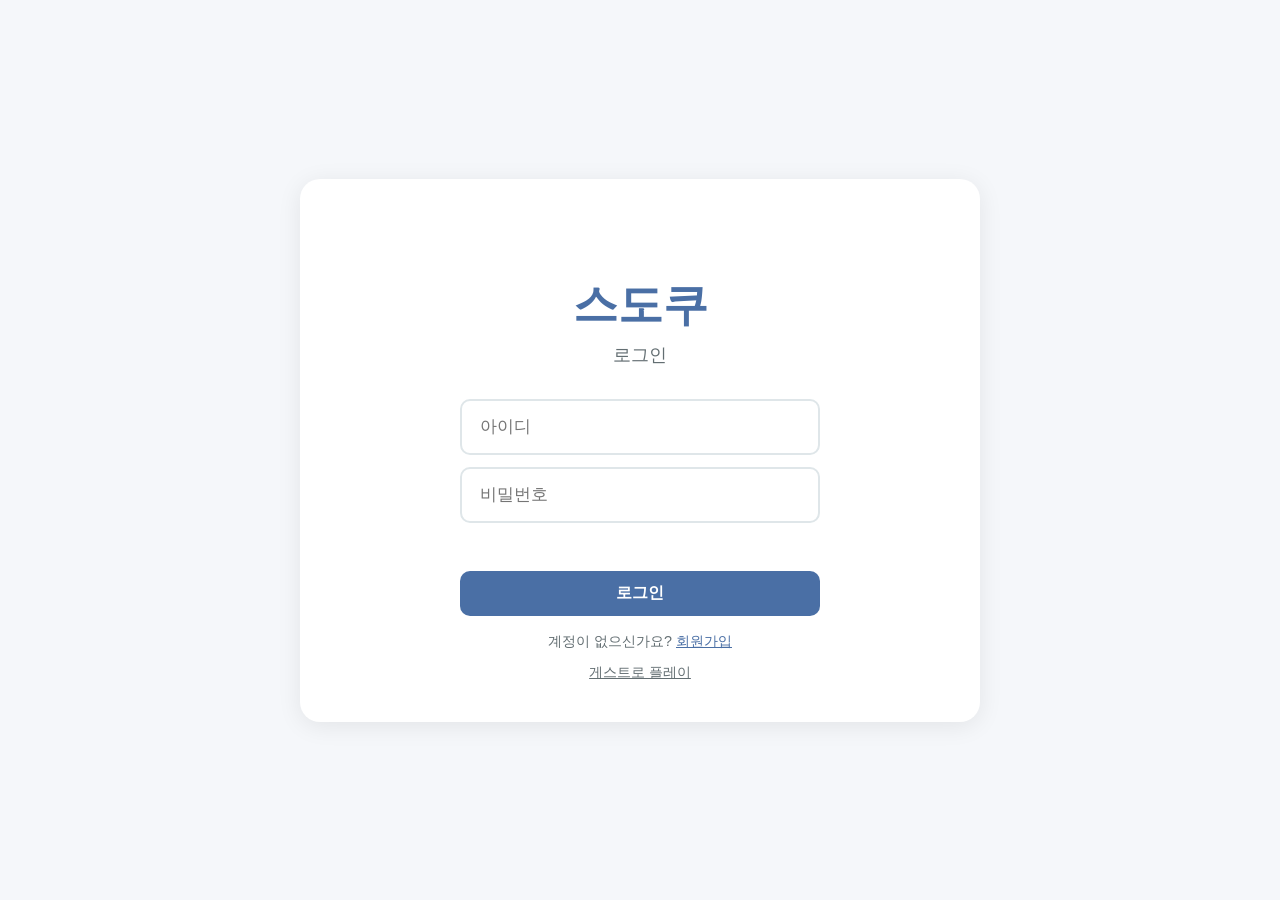
==== public/index.html @ 5c7c9b0b "WIP: Add SQLite backend, auth UI, and PC responsive layout - Add Node.js + Express + better-sqlite3 " ====
<!DOCTYPE html>
<html lang="ko">
<head>
    <meta charset="UTF-8">
    <meta name="viewport" content="width=device-width, initial-scale=1.0">
    <title>스도쿠</title>
    <link rel="stylesheet" href="style.css">
</head>
<body>
    <div id="app">
        <!-- 로그인/회원가입 화면 -->
        <div id="auth-screen" class="screen active">
            <div class="auth-container">
                <h1>스도쿠</h1>
                <p class="subtitle" id="auth-subtitle">로그인</p>
                <form class="auth-form" id="auth-form">
                    <input type="text" id="auth-username" placeholder="아이디" autocomplete="username" maxlength="20">
                    <input type="password" id="auth-password" placeholder="비밀번호" autocomplete="current-password">
                    <div class="auth-error" id="auth-error"></div>
                    <button type="submit" class="btn-primary" id="auth-submit">로그인</button>
                </form>
                <div class="auth-toggle" id="auth-toggle">
                    계정이 없으신가요? <a id="auth-switch">회원가입</a>
                </div>
                <div class="guest-link">
                    <a id="guest-login">게스트로 플레이</a>
                </div>
            </div>
        </div>

        <!-- 메인 화면: 난이도 선택 -->
        <div id="home-screen" class="screen">
            <div class="user-header">
                <span class="user-info"><strong id="display-username"></strong>님</span>
                <button class="btn-logout" id="btn-logout">로그아웃</button>
            </div>
            <h1>스도쿠</h1>
            <p class="subtitle">난이도를 선택하세요</p>
            <div class="difficulty-list">
                <div class="difficulty-card" data-difficulty="easy">
                    <div class="difficulty-header">
                        <span class="difficulty-name">쉬움</span>
                        <span class="difficulty-stars">&#9733;</span>
                    </div>
                    <div class="difficulty-progress">
                        <div class="progress-bar"><div class="progress-fill" id="progress-easy"></div></div>
                        <span class="progress-text" id="progress-text-easy">0 / 10</span>
                    </div>
                </div>
                <div class="difficulty-card" data-difficulty="medium">
                    <div class="difficulty-header">
                        <span class="difficulty-name">보통</span>
                        <span class="difficulty-stars">&#9733;&#9733;</span>
                    </div>
                    <div class="difficulty-progress">
                        <div class="progress-bar"><div class="progress-fill" id="progress-medium"></div></div>
                        <span class="progress-text" id="progress-text-medium">0 / 10</span>
                    </div>
                </div>
                <div class="difficulty-card" data-difficulty="hard">
                    <div class="difficulty-header">
                        <span class="difficulty-name">어려움</span>
                        <span class="difficulty-stars">&#9733;&#9733;&#9733;</span>
                    </div>
                    <div class="difficulty-progress">
                        <div class="progress-bar"><div class="progress-fill" id="progress-hard"></div></div>
                        <span class="progress-text" id="progress-text-hard">0 / 10</span>
                    </div>
                </div>
                <div class="difficulty-card" data-difficulty="expert">
                    <div class="difficulty-header">
                        <span class="difficulty-name">전문가</span>
                        <span class="difficulty-stars">&#9733;&#9733;&#9733;&#9733;</span>
                    </div>
                    <div class="difficulty-progress">
                        <div class="progress-bar"><div class="progress-fill" id="progress-expert"></div></div>
                        <span class="progress-text" id="progress-text-expert">0 / 10</span>
                    </div>
                </div>
            </div>
        </div>

        <!-- 퍼즐 선택 화면 -->
        <div id="puzzle-select-screen" class="screen">
            <div class="screen-header">
                <button id="back-to-home" class="btn-back">&#8592; 뒤로</button>
                <h2 id="puzzle-select-title">쉬움</h2>
            </div>
            <div class="puzzle-grid" id="puzzle-grid"></div>
        </div>

        <!-- 게임 화면 -->
        <div id="game-screen" class="screen">
            <div class="screen-header">
                <button id="back-to-puzzles" class="btn-back">&#8592; 뒤로</button>
                <h2 id="game-title">쉬움 #1</h2>
                <div class="timer" id="timer">00:00</div>
            </div>
            <div class="board-container">
                <table id="sudoku-board"></table>
            </div>
            <div class="num-pad">
                <button class="num-btn" data-num="1">1</button>
                <button class="num-btn" data-num="2">2</button>
                <button class="num-btn" data-num="3">3</button>
                <button class="num-btn" data-num="4">4</button>
                <button class="num-btn" data-num="5">5</button>
                <button class="num-btn" data-num="6">6</button>
                <button class="num-btn" data-num="7">7</button>
                <button class="num-btn" data-num="8">8</button>
                <button class="num-btn" data-num="9">9</button>
                <button class="num-btn erase-btn" data-num="0">&#10005;</button>
            </div>
            <div class="game-actions">
                <button id="btn-memo" class="action-btn">메모</button>
                <button id="btn-hint" class="action-btn">힌트 <span id="hint-count">3</span></button>
                <button id="btn-check" class="action-btn">검사</button>
            </div>
        </div>

        <!-- 완료 모달 -->
        <div id="complete-modal" class="modal">
            <div class="modal-content">
                <h2>축하합니다!</h2>
                <p id="complete-time"></p>
                <div class="modal-buttons">
                    <button id="btn-next-puzzle" class="btn-primary">다음 퍼즐</button>
                    <button id="btn-go-home" class="btn-secondary">메인으로</button>
                </div>
            </div>
        </div>
    </div>

    <script src="puzzles.js"></script>
    <script src="app.js"></script>
</body>
</html>
---- public/style.css ----
* {
    margin: 0;
    padding: 0;
    box-sizing: border-box;
}

:root {
    --primary: #4a6fa5;
    --primary-light: #6b8fc5;
    --primary-dark: #345080;
    --accent: #e8c547;
    --bg: #f5f7fa;
    --card-bg: #ffffff;
    --text: #2d3436;
    --text-light: #636e72;
    --success: #27ae60;
    --error: #e74c3c;
    --border: #dfe6e9;
    --cell-given: #2d3436;
    --cell-input: #4a6fa5;
    --cell-error: #e74c3c;
    --cell-highlight: #e8f0fe;
    --cell-selected: #bbdefb;
    --cell-same-num: #d4e6fd;
    --memo-color: #888;
}

body {
    font-family: -apple-system, BlinkMacSystemFont, 'Segoe UI', Roboto, sans-serif;
    background: var(--bg);
    color: var(--text);
    min-height: 100vh;
    display: flex;
    justify-content: center;
    align-items: flex-start;
}

#app {
    width: 100%;
    max-width: 460px;
    padding: 16px;
}

.screen {
    display: none;
}

.screen.active {
    display: block;
}

/* ===== 로그인/회원가입 화면 ===== */
.auth-container {
    display: flex;
    flex-direction: column;
    align-items: center;
    padding-top: 40px;
}

.auth-container h1 {
    margin-bottom: 8px;
}

.auth-container .subtitle {
    margin-bottom: 32px;
}

.auth-form {
    width: 100%;
    max-width: 360px;
    display: flex;
    flex-direction: column;
    gap: 12px;
}

.auth-form input {
    padding: 14px 16px;
    font-size: 1rem;
    border: 2px solid var(--border);
    border-radius: 10px;
    outline: none;
    transition: border-color 0.2s;
    background: var(--card-bg);
}

.auth-form input:focus {
    border-color: var(--primary);
}

.auth-form .btn-primary {
    margin-top: 4px;
}

.auth-toggle {
    margin-top: 16px;
    text-align: center;
    color: var(--text-light);
    font-size: 0.9rem;
}

.auth-toggle a {
    color: var(--primary);
    cursor: pointer;
    text-decoration: underline;
    font-weight: 500;
}

.auth-error {
    color: var(--error);
    font-size: 0.85rem;
    text-align: center;
    min-height: 20px;
}

.guest-link {
    margin-top: 12px;
    text-align: center;
}

.guest-link a {
    color: var(--text-light);
    cursor: pointer;
    font-size: 0.85rem;
    text-decoration: underline;
}

/* 사용자 정보 헤더 */
.user-header {
    display: flex;
    justify-content: space-between;
    align-items: center;
    margin-bottom: 8px;
}

.user-info {
    font-size: 0.85rem;
    color: var(--text-light);
}

.user-info strong {
    color: var(--text);
}

.btn-logout {
    background: none;
    border: 1px solid var(--border);
    padding: 4px 12px;
    border-radius: 6px;
    font-size: 0.8rem;
    color: var(--text-light);
    cursor: pointer;
    transition: all 0.15s;
}

.btn-logout:hover {
    border-color: var(--error);
    color: var(--error);
}

/* 메인 화면 */
h1 {
    text-align: center;
    font-size: 2.2rem;
    color: var(--primary);
    margin: 24px 0 4px;
}

.subtitle {
    text-align: center;
    color: var(--text-light);
    margin-bottom: 24px;
}

.difficulty-list {
    display: flex;
    flex-direction: column;
    gap: 12px;
}

.difficulty-card {
    background: var(--card-bg);
    border-radius: 12px;
    padding: 18px 20px;
    cursor: pointer;
    box-shadow: 0 2px 8px rgba(0,0,0,0.06);
    transition: transform 0.15s, box-shadow 0.15s;
}

.difficulty-card:hover {
    transform: translateY(-2px);
    box-shadow: 0 4px 16px rgba(0,0,0,0.1);
}

.difficulty-header {
    display: flex;
    justify-content: space-between;
    align-items: center;
    margin-bottom: 10px;
}

.difficulty-name {
    font-size: 1.15rem;
    font-weight: 600;
}

.difficulty-stars {
    color: var(--accent);
    font-size: 1.1rem;
    letter-spacing: 2px;
}

.difficulty-progress {
    display: flex;
    align-items: center;
    gap: 12px;
}

.progress-bar {
    flex: 1;
    height: 8px;
    background: var(--border);
    border-radius: 4px;
    overflow: hidden;
}

.progress-fill {
    height: 100%;
    background: var(--success);
    border-radius: 4px;
    transition: width 0.4s ease;
    width: 0;
}

.progress-text {
    font-size: 0.85rem;
    color: var(--text-light);
    white-space: nowrap;
}

/* 화면 헤더 */
.screen-header {
    display: flex;
    align-items: center;
    gap: 12px;
    margin-bottom: 20px;
}

.screen-header h2 {
    flex: 1;
    font-size: 1.3rem;
}

.btn-back {
    background: none;
    border: none;
    font-size: 1.1rem;
    color: var(--primary);
    cursor: pointer;
    padding: 4px 8px;
    border-radius: 6px;
    font-weight: 500;
}

.btn-back:hover {
    background: var(--cell-highlight);
}

.timer {
    font-size: 1rem;
    color: var(--text-light);
    font-variant-numeric: tabular-nums;
}

/* 퍼즐 선택 그리드 */
.puzzle-grid {
    display: grid;
    grid-template-columns: repeat(5, 1fr);
    gap: 10px;
}

.puzzle-cell {
    aspect-ratio: 1;
    border: none;
    border-radius: 10px;
    font-size: 1.1rem;
    font-weight: 600;
    cursor: pointer;
    display: flex;
    align-items: center;
    justify-content: center;
    transition: transform 0.15s;
    background: var(--card-bg);
    color: var(--text);
    box-shadow: 0 2px 6px rgba(0,0,0,0.06);
}

.puzzle-cell:hover {
    transform: scale(1.08);
}

.puzzle-cell.completed {
    background: var(--success);
    color: white;
}

.puzzle-cell.in-progress {
    background: var(--primary-light);
    color: white;
}

/* 스도쿠 보드 */
.board-container {
    display: flex;
    justify-content: center;
    margin-bottom: 16px;
}

#sudoku-board {
    border-collapse: collapse;
    border: 3px solid var(--text);
    user-select: none;
}

#sudoku-board td {
    width: 44px;
    height: 44px;
    text-align: center;
    vertical-align: middle;
    font-size: 1.25rem;
    border: 1px solid var(--border);
    cursor: pointer;
    position: relative;
    transition: background 0.1s;
}

#sudoku-board td.given {
    font-weight: 700;
    color: var(--cell-given);
}

#sudoku-board td.input {
    color: var(--cell-input);
    font-weight: 500;
}

#sudoku-board td.error {
    color: var(--cell-error);
    background: #ffeaea;
}

#sudoku-board td.selected {
    background: var(--cell-selected);
}

#sudoku-board td.highlighted {
    background: var(--cell-highlight);
}

#sudoku-board td.same-num {
    background: var(--cell-same-num);
}

#sudoku-board td.hint-cell {
    color: var(--success);
    font-weight: 700;
}

/* 3x3 블록 구분선 */
#sudoku-board td:nth-child(3),
#sudoku-board td:nth-child(6) {
    border-right: 3px solid var(--text);
}

#sudoku-board tr:nth-child(3) td,
#sudoku-board tr:nth-child(6) td {
    border-bottom: 3px solid var(--text);
}

/* 메모 표시 */
.memo-grid {
    display: grid;
    grid-template-columns: repeat(3, 1fr);
    grid-template-rows: repeat(3, 1fr);
    width: 100%;
    height: 100%;
    position: absolute;
    top: 0;
    left: 0;
}

.memo-grid span {
    font-size: 0.55rem;
    color: var(--memo-color);
    display: flex;
    align-items: center;
    justify-content: center;
    line-height: 1;
}

/* 숫자 패드 */
.num-pad {
    display: grid;
    grid-template-columns: repeat(5, 1fr);
    gap: 8px;
    margin-bottom: 12px;
}

.num-btn {
    padding: 14px 0;
    font-size: 1.3rem;
    font-weight: 600;
    border: none;
    border-radius: 10px;
    background: var(--card-bg);
    color: var(--primary);
    cursor: pointer;
    box-shadow: 0 2px 6px rgba(0,0,0,0.06);
    transition: background 0.1s, transform 0.1s;
}

.num-btn:hover {
    background: var(--cell-highlight);
}

.num-btn:active {
    transform: scale(0.95);
}

.num-btn.active-num {
    background: var(--primary);
    color: white;
}

.erase-btn {
    color: var(--error);
}

/* 게임 액션 버튼 */
.game-actions {
    display: flex;
    gap: 10px;
    justify-content: center;
}

.action-btn {
    padding: 10px 20px;
    font-size: 0.95rem;
    border: 2px solid var(--border);
    border-radius: 10px;
    background: var(--card-bg);
    color: var(--text);
    cursor: pointer;
    font-weight: 500;
    transition: all 0.15s;
}

.action-btn:hover {
    border-color: var(--primary);
    color: var(--primary);
}

.action-btn.active {
    background: var(--primary);
    color: white;
    border-color: var(--primary);
}

/* 완료 모달 */
.modal {
    display: none;
    position: fixed;
    inset: 0;
    background: rgba(0,0,0,0.5);
    z-index: 100;
    justify-content: center;
    align-items: center;
}

.modal.active {
    display: flex;
}

.modal-content {
    background: var(--card-bg);
    border-radius: 16px;
    padding: 32px;
    text-align: center;
    max-width: 340px;
    width: 90%;
    box-shadow: 0 8px 32px rgba(0,0,0,0.15);
}

.modal-content h2 {
    color: var(--success);
    font-size: 1.6rem;
    margin-bottom: 8px;
}

.modal-content p {
    color: var(--text-light);
    margin-bottom: 24px;
}

.modal-buttons {
    display: flex;
    flex-direction: column;
    gap: 10px;
}

.btn-primary {
    padding: 12px;
    font-size: 1rem;
    border: none;
    border-radius: 10px;
    background: var(--primary);
    color: white;
    cursor: pointer;
    font-weight: 600;
}

.btn-secondary {
    padding: 12px;
    font-size: 1rem;
    border: 2px solid var(--border);
    border-radius: 10px;
    background: var(--card-bg);
    color: var(--text);
    cursor: pointer;
    font-weight: 500;
}

.btn-primary:hover { background: var(--primary-dark); }
.btn-secondary:hover { border-color: var(--primary); color: var(--primary); }

/* ===== PC 반응형 (768px 이상) ===== */
@media (min-width: 768px) {
    body {
        align-items: center;
        padding: 20px;
    }

    #app {
        max-width: 600px;
        padding: 32px;
        background: var(--card-bg);
        border-radius: 20px;
        box-shadow: 0 4px 24px rgba(0,0,0,0.08);
        margin: 20px 0;
    }

    h1 {
        font-size: 2.6rem;
        margin: 16px 0 6px;
    }

    .subtitle {
        font-size: 1.1rem;
    }

    .difficulty-card {
        padding: 22px 28px;
    }

    .difficulty-name {
        font-size: 1.3rem;
    }

    .difficulty-stars {
        font-size: 1.25rem;
    }

    .progress-bar {
        height: 10px;
    }

    .progress-text {
        font-size: 0.95rem;
    }

    .screen-header h2 {
        font-size: 1.5rem;
    }

    .timer {
        font-size: 1.15rem;
    }

    .puzzle-grid {
        gap: 14px;
    }

    .puzzle-cell {
        font-size: 1.25rem;
        border-radius: 12px;
    }

    #sudoku-board td {
        width: 56px;
        height: 56px;
        font-size: 1.5rem;
    }

    .memo-grid span {
        font-size: 0.7rem;
    }

    .num-pad {
        gap: 10px;
        margin-bottom: 16px;
    }

    .num-btn {
        padding: 18px 0;
        font-size: 1.5rem;
        border-radius: 12px;
    }

    .action-btn {
        padding: 12px 28px;
        font-size: 1.05rem;
    }

    .modal-content {
        max-width: 420px;
        padding: 40px;
    }

    .modal-content h2 {
        font-size: 1.8rem;
    }

    .auth-form input {
        padding: 16px 18px;
        font-size: 1.05rem;
    }
}

/* ===== 더 넓은 PC (1024px 이상) ===== */
@media (min-width: 1024px) {
    #app {
        max-width: 680px;
        padding: 40px;
    }

    h1 {
        font-size: 2.8rem;
    }

    #sudoku-board td {
        width: 62px;
        height: 62px;
        font-size: 1.6rem;
    }

    .memo-grid span {
        font-size: 0.75rem;
    }

    .num-btn {
        padding: 20px 0;
        font-size: 1.6rem;
    }
}

/* 모바일 소형 */
@media (max-width: 400px) {
    #sudoku-board td {
        width: 38px;
        height: 38px;
        font-size: 1.1rem;
    }
    .memo-grid span {
        font-size: 0.45rem;
    }
}
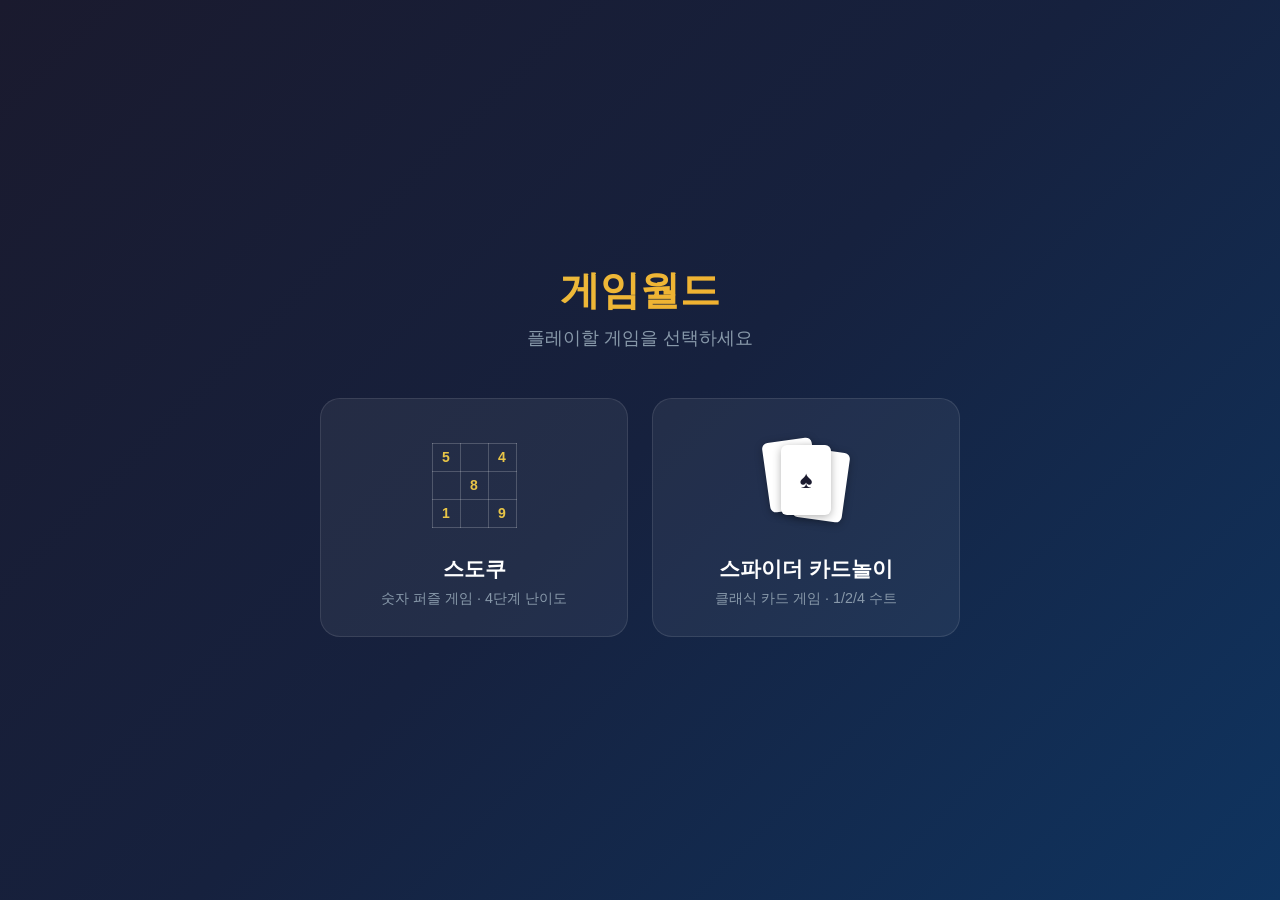
==== commit 7b821470: "게임 포털 구조로 변경 및 스파이더 카드놀이 추가 - 게임 포털 페이지 추가 (게임월드: 스도쿠/스파이더 선택) - 스도쿠 파일을 public/sudoku/ 하위로 이동 - 스파이" ====
--- a/public/index.html
+++ b/public/index.html
@@ -3,135 +3,37 @@
 <head>
     <meta charset="UTF-8">
     <meta name="viewport" content="width=device-width, initial-scale=1.0">
-    <title>스도쿠</title>
-    <link rel="stylesheet" href="style.css">
+    <title>게임월드</title>
+    <link rel="stylesheet" href="portal.css">
 </head>
 <body>
-    <div id="app">
-        <!-- 로그인/회원가입 화면 -->
-        <div id="auth-screen" class="screen active">
-            <div class="auth-container">
-                <h1>스도쿠</h1>
-                <p class="subtitle" id="auth-subtitle">로그인</p>
-                <form class="auth-form" id="auth-form">
-                    <input type="text" id="auth-username" placeholder="아이디" autocomplete="username" maxlength="20">
-                    <input type="password" id="auth-password" placeholder="비밀번호" autocomplete="current-password">
-                    <div class="auth-error" id="auth-error"></div>
-                    <button type="submit" class="btn-primary" id="auth-submit">로그인</button>
-                </form>
-                <div class="auth-toggle" id="auth-toggle">
-                    계정이 없으신가요? <a id="auth-switch">회원가입</a>
+    <div class="portal">
+        <h1 class="portal-title">게임월드</h1>
+        <p class="portal-subtitle">플레이할 게임을 선택하세요</p>
+        <div class="game-grid">
+            <a href="sudoku/index.html" class="game-card">
+                <div class="game-icon">
+                    <table class="mini-sudoku">
+                        <tr><td>5</td><td></td><td>4</td></tr>
+                        <tr><td></td><td>8</td><td></td></tr>
+                        <tr><td>1</td><td></td><td>9</td></tr>
+                    </table>
                 </div>
-                <div class="guest-link">
-                    <a id="guest-login">게스트로 플레이</a>
-                </div>
-            </div>
-        </div>
-
-        <!-- 메인 화면: 난이도 선택 -->
-        <div id="home-screen" class="screen">
-            <div class="user-header">
-                <span class="user-info"><strong id="display-username"></strong>님</span>
-                <button class="btn-logout" id="btn-logout">로그아웃</button>
-            </div>
-            <h1>스도쿠</h1>
-            <p class="subtitle">난이도를 선택하세요</p>
-            <div class="difficulty-list">
-                <div class="difficulty-card" data-difficulty="easy">
-                    <div class="difficulty-header">
-                        <span class="difficulty-name">쉬움</span>
-                        <span class="difficulty-stars">&#9733;</span>
-                    </div>
-                    <div class="difficulty-progress">
-                        <div class="progress-bar"><div class="progress-fill" id="progress-easy"></div></div>
-                        <span class="progress-text" id="progress-text-easy">0 / 10</span>
+                <h2 class="game-name">스도쿠</h2>
+                <p class="game-desc">숫자 퍼즐 게임 · 4단계 난이도</p>
+            </a>
+            <a href="spider/index.html" class="game-card">
+                <div class="game-icon">
+                    <div class="mini-cards">
+                        <div class="mini-card c1">♠</div>
+                        <div class="mini-card c2">♠</div>
+                        <div class="mini-card c3">♠</div>
                     </div>
                 </div>
-                <div class="difficulty-card" data-difficulty="medium">
-                    <div class="difficulty-header">
-                        <span class="difficulty-name">보통</span>
-                        <span class="difficulty-stars">&#9733;&#9733;</span>
-                    </div>
-                    <div class="difficulty-progress">
-                        <div class="progress-bar"><div class="progress-fill" id="progress-medium"></div></div>
-                        <span class="progress-text" id="progress-text-medium">0 / 10</span>
-                    </div>
-                </div>
-                <div class="difficulty-card" data-difficulty="hard">
-                    <div class="difficulty-header">
-                        <span class="difficulty-name">어려움</span>
-                        <span class="difficulty-stars">&#9733;&#9733;&#9733;</span>
-                    </div>
-                    <div class="difficulty-progress">
-                        <div class="progress-bar"><div class="progress-fill" id="progress-hard"></div></div>
-                        <span class="progress-text" id="progress-text-hard">0 / 10</span>
-                    </div>
-                </div>
-                <div class="difficulty-card" data-difficulty="expert">
-                    <div class="difficulty-header">
-                        <span class="difficulty-name">전문가</span>
-                        <span class="difficulty-stars">&#9733;&#9733;&#9733;&#9733;</span>
-                    </div>
-                    <div class="difficulty-progress">
-                        <div class="progress-bar"><div class="progress-fill" id="progress-expert"></div></div>
-                        <span class="progress-text" id="progress-text-expert">0 / 10</span>
-                    </div>
-                </div>
-            </div>
-        </div>
-
-        <!-- 퍼즐 선택 화면 -->
-        <div id="puzzle-select-screen" class="screen">
-            <div class="screen-header">
-                <button id="back-to-home" class="btn-back">&#8592; 뒤로</button>
-                <h2 id="puzzle-select-title">쉬움</h2>
-            </div>
-            <div class="puzzle-grid" id="puzzle-grid"></div>
-        </div>
-
-        <!-- 게임 화면 -->
-        <div id="game-screen" class="screen">
-            <div class="screen-header">
-                <button id="back-to-puzzles" class="btn-back">&#8592; 뒤로</button>
-                <h2 id="game-title">쉬움 #1</h2>
-                <div class="timer" id="timer">00:00</div>
-            </div>
-            <div class="board-container">
-                <table id="sudoku-board"></table>
-            </div>
-            <div class="num-pad">
-                <button class="num-btn" data-num="1">1</button>
-                <button class="num-btn" data-num="2">2</button>
-                <button class="num-btn" data-num="3">3</button>
-                <button class="num-btn" data-num="4">4</button>
-                <button class="num-btn" data-num="5">5</button>
-                <button class="num-btn" data-num="6">6</button>
-                <button class="num-btn" data-num="7">7</button>
-                <button class="num-btn" data-num="8">8</button>
-                <button class="num-btn" data-num="9">9</button>
-                <button class="num-btn erase-btn" data-num="0">&#10005;</button>
-            </div>
-            <div class="game-actions">
-                <button id="btn-memo" class="action-btn">메모</button>
-                <button id="btn-hint" class="action-btn">힌트 <span id="hint-count">3</span></button>
-                <button id="btn-check" class="action-btn">검사</button>
-            </div>
-        </div>
-
-        <!-- 완료 모달 -->
-        <div id="complete-modal" class="modal">
-            <div class="modal-content">
-                <h2>축하합니다!</h2>
-                <p id="complete-time"></p>
-                <div class="modal-buttons">
-                    <button id="btn-next-puzzle" class="btn-primary">다음 퍼즐</button>
-                    <button id="btn-go-home" class="btn-secondary">메인으로</button>
-                </div>
-            </div>
+                <h2 class="game-name">스파이더 카드놀이</h2>
+                <p class="game-desc">클래식 카드 게임 · 1/2/4 수트</p>
+            </a>
         </div>
     </div>
-
-    <script src="puzzles.js"></script>
-    <script src="app.js"></script>
 </body>
 </html>
--- a/public/portal.css
+++ b/public/portal.css
@@ -0,0 +1,155 @@
+* {
+    margin: 0;
+    padding: 0;
+    box-sizing: border-box;
+}
+
+body {
+    font-family: -apple-system, BlinkMacSystemFont, 'Segoe UI', Roboto, sans-serif;
+    background: linear-gradient(135deg, #1a1a2e 0%, #16213e 50%, #0f3460 100%);
+    min-height: 100vh;
+    display: flex;
+    align-items: center;
+    justify-content: center;
+    color: #fff;
+}
+
+.portal {
+    text-align: center;
+    padding: 40px 20px;
+    width: 100%;
+    max-width: 700px;
+}
+
+.portal-title {
+    font-size: 2.5rem;
+    font-weight: 800;
+    margin-bottom: 8px;
+    background: linear-gradient(135deg, #e8c547, #f5a623);
+    -webkit-background-clip: text;
+    -webkit-text-fill-color: transparent;
+    background-clip: text;
+}
+
+.portal-subtitle {
+    font-size: 1.1rem;
+    color: #8899aa;
+    margin-bottom: 48px;
+}
+
+.game-grid {
+    display: grid;
+    grid-template-columns: repeat(auto-fit, minmax(260px, 1fr));
+    gap: 24px;
+    padding: 0 10px;
+}
+
+.game-card {
+    background: rgba(255, 255, 255, 0.06);
+    border: 1px solid rgba(255, 255, 255, 0.1);
+    border-radius: 20px;
+    padding: 36px 24px 28px;
+    text-decoration: none;
+    color: #fff;
+    transition: all 0.3s ease;
+    cursor: pointer;
+    display: flex;
+    flex-direction: column;
+    align-items: center;
+}
+
+.game-card:hover {
+    background: rgba(255, 255, 255, 0.12);
+    border-color: rgba(232, 197, 71, 0.4);
+    transform: translateY(-4px);
+    box-shadow: 0 12px 40px rgba(0, 0, 0, 0.3);
+}
+
+.game-icon {
+    width: 100px;
+    height: 100px;
+    display: flex;
+    align-items: center;
+    justify-content: center;
+    margin-bottom: 20px;
+}
+
+/* Mini sudoku icon */
+.mini-sudoku {
+    border-collapse: collapse;
+}
+
+.mini-sudoku td {
+    width: 28px;
+    height: 28px;
+    border: 1px solid rgba(255, 255, 255, 0.2);
+    text-align: center;
+    font-size: 14px;
+    font-weight: 600;
+    color: #e8c547;
+}
+
+/* Mini cards icon */
+.mini-cards {
+    position: relative;
+    width: 80px;
+    height: 90px;
+}
+
+.mini-card {
+    position: absolute;
+    width: 50px;
+    height: 70px;
+    background: #fff;
+    border-radius: 6px;
+    display: flex;
+    align-items: center;
+    justify-content: center;
+    font-size: 24px;
+    color: #1a1a2e;
+    box-shadow: 0 2px 8px rgba(0, 0, 0, 0.3);
+}
+
+.mini-card.c1 {
+    top: 0;
+    left: 0;
+    transform: rotate(-8deg);
+}
+
+.mini-card.c2 {
+    top: 5px;
+    left: 15px;
+    transform: rotate(0deg);
+    z-index: 1;
+}
+
+.mini-card.c3 {
+    top: 10px;
+    left: 30px;
+    transform: rotate(8deg);
+}
+
+.game-name {
+    font-size: 1.3rem;
+    font-weight: 700;
+    margin-bottom: 6px;
+}
+
+.game-desc {
+    font-size: 0.9rem;
+    color: #8899aa;
+}
+
+@media (max-width: 600px) {
+    .portal-title {
+        font-size: 2rem;
+    }
+
+    .game-grid {
+        grid-template-columns: 1fr;
+    }
+
+    .game-card {
+        padding: 28px 20px 24px;
+    }
+}
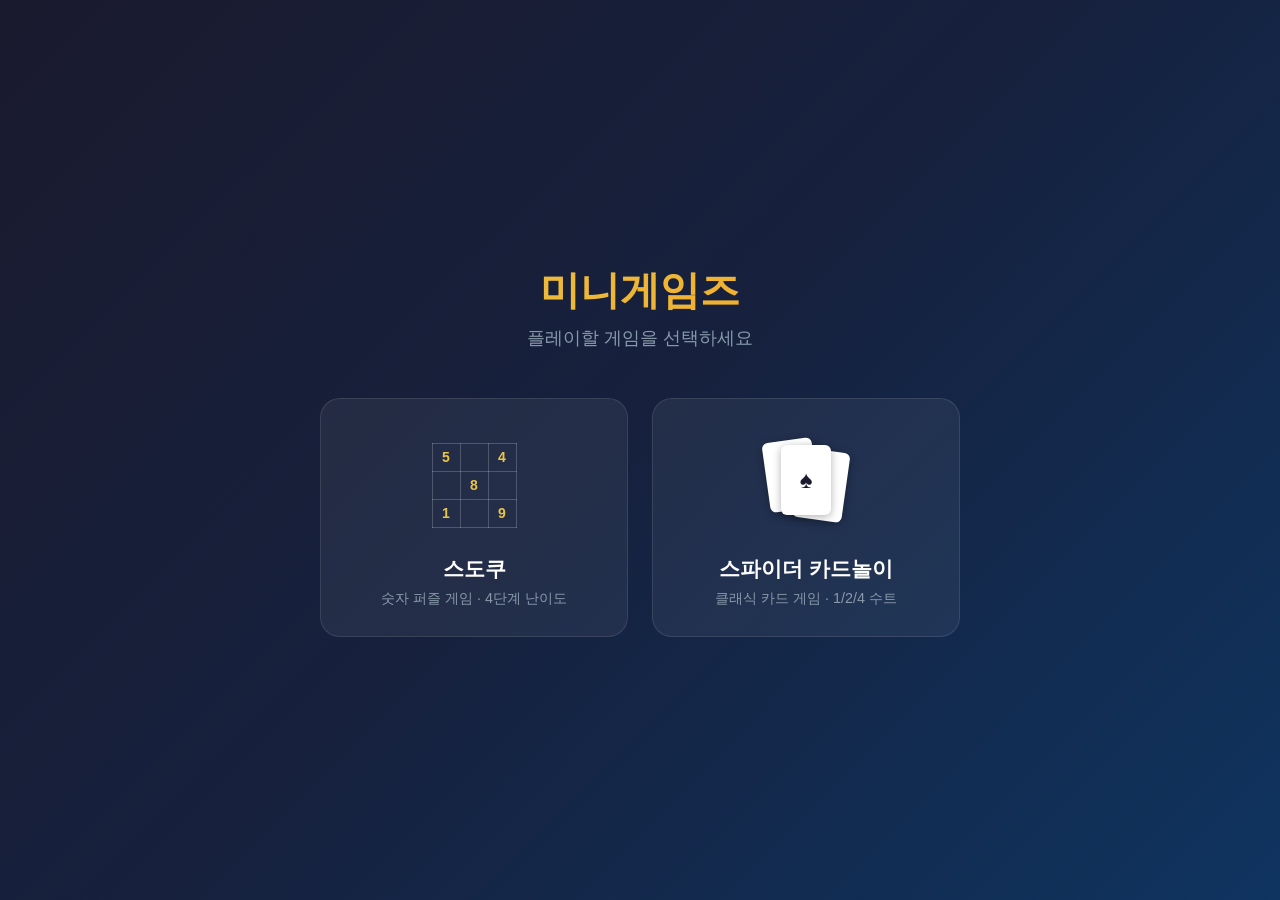
==== commit d8d6e6cb: "포털 이름을 게임월드에서 미니게임즈로 변경 https://claude.ai/code/session_01VRhzK8nbTk7qSEqHhg9k5U" ====
--- a/public/index.html
+++ b/public/index.html
@@ -3,12 +3,12 @@
 <head>
     <meta charset="UTF-8">
     <meta name="viewport" content="width=device-width, initial-scale=1.0">
-    <title>게임월드</title>
+    <title>미니게임즈</title>
     <link rel="stylesheet" href="portal.css">
 </head>
 <body>
     <div class="portal">
-        <h1 class="portal-title">게임월드</h1>
+        <h1 class="portal-title">미니게임즈</h1>
         <p class="portal-subtitle">플레이할 게임을 선택하세요</p>
         <div class="game-grid">
             <a href="sudoku/index.html" class="game-card">
